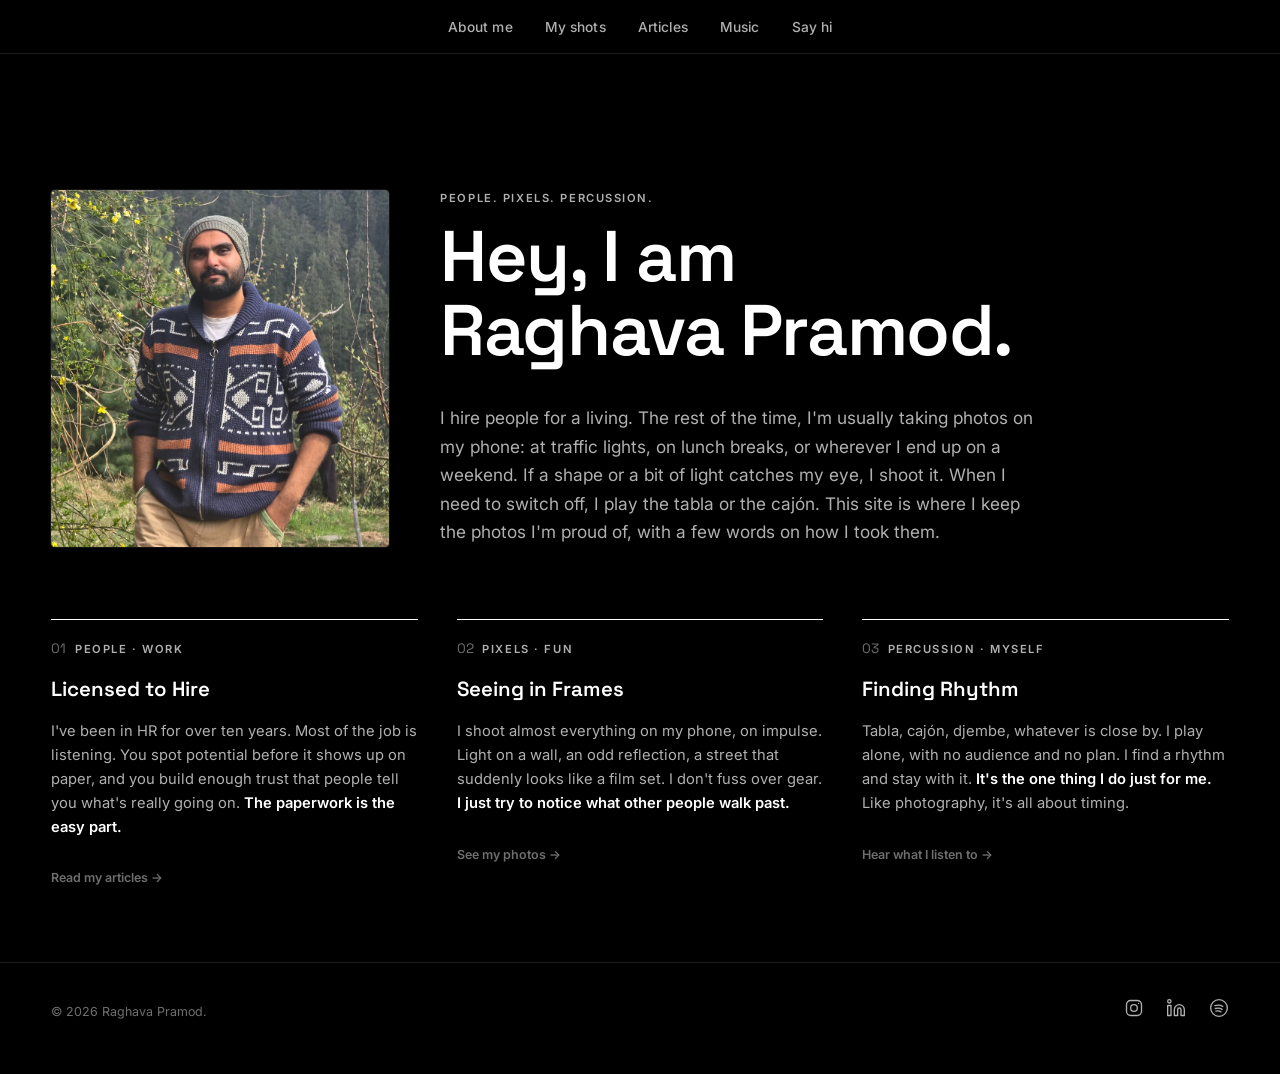
==== index.html @ 8a8a8f3e "Music: Namaste (DC) as the weekly pick, with album art, facts and review Co-Authored-By: Claude Opus" ====
<!DOCTYPE html>
<html lang="en">
<head>
<meta charset="UTF-8">
<meta name="viewport" content="width=device-width, initial-scale=1">
<title>Raghava Pramod</title>
<meta name="description" content="I hire people for a living, take photos on my phone, and play tabla to switch off. This is where I keep it all.">

<meta property="og:type" content="website">
<meta property="og:title" content="Raghava Pramod">
<meta property="og:description" content="I hire people for a living, take photos on my phone, and play tabla to switch off. This is where I keep it all.">
<meta property="og:image" content="og-image.svg">
<meta name="twitter:card" content="summary_large_image">
<meta name="twitter:title" content="Raghava Pramod">
<meta name="twitter:description" content="I hire people for a living, take photos on my phone, and play tabla to switch off.">

<link rel="preconnect" href="https://fonts.googleapis.com">
<link rel="preconnect" href="https://fonts.gstatic.com" crossorigin>
<link href="https://fonts.googleapis.com/css2?family=Space+Grotesk:wght@400;500;600;700&family=Inter:wght@400;500;600&display=swap" rel="stylesheet">

<link rel="stylesheet" href="styles.css?v=28">
</head>
<body class="loading-lock">

<div class="loader" id="loader" aria-hidden="true" data-phrase="Getting the mix right.">
  <p class="loader-line"><span class="loader-type" id="loader-type"></span><span class="loader-cursor">|</span></p>
</div>

<a class="skip-link" href="#main">Skip to content</a>

<header class="site-header">
  <div class="wrap">
    <nav class="main-nav" aria-label="Primary">
      <ul>
        <li><a href="#about">About me</a></li>
        <li><a href="shots.html">My shots</a></li>
        <li><a href="articles.html">Articles</a></li>
        <li><a href="music.html">Music</a></li>
        <li><a href="contact.html">Say hi</a></li>
      </ul>
    </nav>
  </div>
</header>

<main id="main">

  <section class="intro wrap" id="about" aria-labelledby="intro-heading">
    <div class="intro-grid">
      <div class="intro-photo">
        <img src="images/profile/hero.jpg" alt="Raghava Pramod">
      </div>

      <div class="intro-copy">
        <span class="eyebrow">People. Pixels. Percussion.</span>
        <h1 class="statement" id="intro-heading">Hey, I am Raghava&nbsp;Pramod.</h1>
        <p class="opening-support">I hire people for a living. The rest of the time, I'm usually taking photos on my phone: at traffic lights, on lunch breaks, or wherever I end up on a weekend. If a shape or a bit of light catches my eye, I shoot it. When I need to switch off, I play the tabla or the cajón. This site is where I keep the photos I'm proud of, with a few words on how I took them.</p>

      </div>
    </div>
    <div class="practice-stack">
      <a class="practice" href="articles.html">
        <div class="practice-label">
          <div class="practice-index">01</div>
          <span class="eyebrow">People · work</span>
        </div>
        <div class="practice-body">
          <h3 class="practice-title">Licensed to Hire</h3>
          <p class="practice-copy">I've been in HR for over ten years. Most of the job is listening. You spot potential before it shows up on paper, and you build enough trust that people tell you what's really going on. <strong>The paperwork is the easy part.</strong></p>
          <span class="practice-more">Read my articles →</span>
        </div>
      </a>

      <a class="practice" href="shots.html">
        <div class="practice-label">
          <div class="practice-index">02</div>
          <span class="eyebrow">Pixels · fun</span>
        </div>
        <div class="practice-body">
          <h3 class="practice-title">Seeing in Frames</h3>
          <p class="practice-copy">I shoot almost everything on my phone, on impulse. Light on a wall, an odd reflection, a street that suddenly looks like a film set. I don't fuss over gear. <strong>I just try to notice what other people walk past.</strong></p>
          <span class="practice-more">See my photos →</span>
        </div>
      </a>

      <a class="practice" href="music.html">
        <div class="practice-label">
          <div class="practice-index">03</div>
          <span class="eyebrow">Percussion · myself</span>
        </div>
        <div class="practice-body">
          <h3 class="practice-title">Finding Rhythm</h3>
          <p class="practice-copy">Tabla, cajón, djembe, whatever is close by. I play alone, with no audience and no plan. I find a rhythm and stay with it. <strong>It's the one thing I do just for me.</strong> Like photography, it's all about timing.</p>
          <span class="practice-more">Hear what I listen to →</span>
        </div>
      </a>
    </div>
  </section>


</main>

<footer class="site-footer">
  <div class="wrap">
    <p>&copy; <span id="year"></span> Raghava Pramod.</p>
    <ul class="footer-links">
      <li><a href="https://www.instagram.com/raghavapramod/" target="_blank" rel="noopener noreferrer" aria-label="Instagram, opens in a new tab"><svg class="ig-glyph" viewBox="0 0 24 24" fill="none" stroke="currentColor" stroke-width="1.6" stroke-linecap="round" stroke-linejoin="round" aria-hidden="true"><rect x="3" y="3" width="18" height="18" rx="5"></rect><circle cx="12" cy="12" r="4"></circle><line x1="17.5" y1="6.5" x2="17.5" y2="6.5"></line></svg></a></li>
      <li><a href="https://www.linkedin.com/in/raghava-pramod-16317697/" target="_blank" rel="noopener noreferrer" aria-label="LinkedIn, opens in a new tab"><svg class="ig-glyph" viewBox="0 0 24 24" fill="none" stroke="currentColor" stroke-width="1.6" stroke-linecap="round" stroke-linejoin="round" aria-hidden="true"><path d="M16 8a6 6 0 0 1 6 6v7h-4v-7a2 2 0 0 0-4 0v7h-4v-7a6 6 0 0 1 6-6z"></path><rect x="2" y="9" width="4" height="12"></rect><circle cx="4" cy="4" r="2"></circle></svg></a></li>
      <li><a href="https://open.spotify.com/user/36vazb5w8vdts3cxnagg9n65b" target="_blank" rel="noopener noreferrer" aria-label="Spotify, opens in a new tab"><svg class="ig-glyph" viewBox="0 0 24 24" fill="none" stroke="currentColor" stroke-width="1.6" stroke-linecap="round" stroke-linejoin="round" aria-hidden="true"><circle cx="12" cy="12" r="10"></circle><path d="M7 9.2c3.2-1 7-.7 9.6 1"></path><path d="M7.6 12.6c2.7-.8 5.9-.5 8.1 1"></path><path d="M8.3 15.8c2.1-.6 4.5-.4 6.2.9"></path></svg></a></li>
    </ul>
  </div>
</footer>

<script src="script.js?v=28"></script>
</body>
</html>
---- styles.css ----
/* ============================================================
   Raghava Pramod — personal site
   Black & white, modern grotesk. No editorial serif trappings.
   ============================================================ */

:root {
  --bg: #000000;
  --bg-1: #0d0d0d;
  --bg-2: #161616;
  --line: #2b2b2b;
  --line-soft: #1c1c1c;
  --fg: #ffffff;
  --fg-dim: #b0b0b0;
  --fg-faint: #6e6e6e;

  --display: "Space Grotesk", "Helvetica Neue", Arial, sans-serif;
  --body: "Inter", "Helvetica Neue", Arial, sans-serif;

  --ease: cubic-bezier(0.22, 0.61, 0.36, 1);
  --dur-fast: 220ms;
  --dur-med: 460ms;
  --dur-slow: 800ms;
}

@media (prefers-reduced-motion: reduce) {
  :root { --dur-fast: 1ms; --dur-med: 1ms; --dur-slow: 1ms; }
}

* { box-sizing: border-box; }
html { scroll-behavior: smooth; }
@media (prefers-reduced-motion: reduce) { html { scroll-behavior: auto; } }

html, body { max-width: 100%; overflow-x: clip; }

body {
  margin: 0;
  background: var(--bg);
  color: var(--fg);
  font-family: var(--body);
  font-size: 16px;
  line-height: 1.6;
  -webkit-font-smoothing: antialiased;
}

img { max-width: 100%; display: block; }
a { color: inherit; }

.visually-hidden {
  position: absolute; width: 1px; height: 1px;
  padding: 0; margin: -1px; overflow: hidden;
  clip: rect(0,0,0,0); white-space: nowrap; border: 0;
}

.skip-link {
  position: absolute; left: 1rem; top: -3rem;
  background: var(--fg); color: var(--bg);
  padding: 0.6rem 1rem; font-weight: 600; font-size: 0.85rem;
  z-index: 200; transition: top var(--dur-fast) var(--ease);
  text-decoration: none; border-radius: 2px;
}
.skip-link:focus { top: 1rem; }

:focus-visible { outline: 2px solid var(--fg); outline-offset: 3px; }

/* ---------- Loader ---------- */

body.loading-lock { overflow: hidden; }

.loader {
  position: fixed;
  inset: 0;
  z-index: 500;
  background: var(--bg);
  display: flex;
  align-items: center;
  justify-content: center;
  transition: opacity 650ms var(--ease), transform 650ms var(--ease);
}
.loader.is-done {
  opacity: 0;
  transform: translateY(-3%);
  pointer-events: none;
}

.loader-line {
  font-family: var(--display);
  font-weight: 500;
  font-size: clamp(1.1rem, 3vw, 1.6rem);
  color: var(--fg);
  letter-spacing: -0.01em;
  display: flex;
  align-items: center;
}

.loader-cursor {
  display: inline-block;
  margin-left: 2px;
  animation: loader-blink 900ms steps(1) infinite;
}
@keyframes loader-blink {
  0%, 49% { opacity: 1; }
  50%, 100% { opacity: 0; }
}

@media (prefers-reduced-motion: reduce) {
  .loader-cursor { animation: none; }
}

/* ---------- Layout shell ---------- */

.wrap {
  max-width: 1320px;
  margin: 0 auto;
  padding-left: clamp(1.25rem, 4vw, 3.5rem);
  padding-right: clamp(1.25rem, 4vw, 3.5rem);
}

.rule { border: none; border-top: 1px solid var(--line); margin: 0; }

.eyebrow {
  font-family: var(--body);
  text-transform: uppercase;
  letter-spacing: 0.14em;
  font-size: 0.7rem;
  font-weight: 600;
  color: var(--fg-dim);
}

/* ---------- Site header ---------- */

.site-header {
  position: sticky;
  top: 0;
  z-index: 100;
  background: rgba(0,0,0,0.82);
  backdrop-filter: blur(6px);
  -webkit-backdrop-filter: blur(6px);
  border-bottom: 1px solid var(--line-soft);
}

.site-header .wrap {
  display: flex;
  align-items: center;
  justify-content: center;
  padding-top: 0.85rem;
  padding-bottom: 0.85rem;
}

.main-nav ul {
  list-style: none; display: flex;
  gap: clamp(1rem, 2.5vw, 2.2rem);
  margin: 0; padding: 0;
  flex-wrap: wrap;
  justify-content: center;
}
.main-nav a {
  text-decoration: none; font-size: 0.86rem; font-weight: 500;
  letter-spacing: 0.01em; color: var(--fg-dim); position: relative;
  padding-bottom: 3px; transition: color var(--dur-fast) var(--ease);
}
.main-nav a:hover, .main-nav a:focus-visible { color: var(--fg); }
.main-nav a::after {
  content: ""; position: absolute; left: 0; right: 100%; bottom: 0;
  height: 1px; background: var(--fg); transition: right var(--dur-med) var(--ease);
}
.main-nav a:hover::after, .main-nav a:focus-visible::after { right: 0; }

/* shared Instagram glyph, sized to whatever text it sits beside */
.ig-glyph {
  width: 1.15em;
  height: 1.15em;
  flex-shrink: 0;
}

/* ---------- Intro (photo + about, split hero) ---------- */

.intro {
  padding-top: clamp(6rem, 11vw, 8.5rem);
  padding-bottom: clamp(3rem, 6vw, 4.5rem);
}

.intro-grid {
  display: grid;
  grid-template-columns: minmax(280px, 40%) minmax(0, 1fr);
  gap: clamp(2rem, 5vw, 4rem);
  align-items: start;
}

.intro-photo img {
  width: 100%;
  aspect-ratio: 3 / 4;
  object-fit: cover;
  border-radius: 4px;
  box-shadow: 0 0 0 1px rgba(255,255,255,0.08);
}

.intro-copy { min-width: 0; }

.statement {
  font-family: var(--display);
  font-weight: 600;
  font-size: clamp(2.4rem, 5.4vw, 4.2rem);
  line-height: 1.04;
  letter-spacing: -0.02em;
  margin: 0.7rem 0 1.2rem;
}

.opening-support {
  font-size: clamp(1rem, 1.3vw, 1.08rem);
  color: var(--fg-dim);
  max-width: 56ch;
  line-height: 1.65;
}
.opening-support strong { color: var(--fg); font-weight: 600; }
.opening-support + .opening-support { margin-top: 1.1rem; }

/* ---------- Practices (stacked, inside the intro's right column) ---------- */

.section-head {
  display: flex; align-items: baseline; gap: 1rem;
  margin-bottom: clamp(2rem, 4.5vw, 3rem); flex-wrap: wrap;
}
.section-head h2 {
  font-family: var(--display);
  font-weight: 600;
  font-size: clamp(1.6rem, 3.2vw, 2.3rem);
  margin: 0;
  letter-spacing: -0.01em;
}

.practice-stack {
  display: flex;
  flex-direction: column;
  gap: 1.5rem;
  margin-top: clamp(2rem, 4vw, 3rem);
  max-width: 56ch;
}

.practice-stack .practice {
  position: relative;
  min-width: 0;
  padding-top: 1.2rem;
  display: block;
  text-decoration: none;
  color: inherit;
  /* neutralise the generic .reveal fade — this section animates
     its own children (rule draw + staggered label/body) instead */
  opacity: 1;
  transform: none;
}

/* the sequential transition: a rule that draws left-to-right,
   one row after another, then its content rises into place */
.practice::before {
  content: "";
  position: absolute;
  top: 0; left: 0;
  width: 0%;
  height: 1px;
  background: var(--fg);
  transition: width 640ms var(--ease);
}
.practice.is-visible::before { width: 100%; }
.practice-stack .practice:nth-child(1)::before { transition-delay: 0ms; }
.practice-stack .practice:nth-child(2)::before { transition-delay: 180ms; }
.practice-stack .practice:nth-child(3)::before { transition-delay: 360ms; }

.practice-label {
  display: flex;
  align-items: baseline;
  gap: 0.55rem;
  margin-bottom: 0.8rem;
  opacity: 0;
  transform: translateY(10px);
  transition: opacity 520ms var(--ease), transform 520ms var(--ease);
}
.practice-body {
  opacity: 0;
  transform: translateY(10px);
  transition: opacity 520ms var(--ease), transform 520ms var(--ease);
}
.practice.is-visible .practice-label,
.practice.is-visible .practice-body { opacity: 1; transform: translateY(0); }

.practice-stack .practice:nth-child(1) .practice-label { transition-delay: 120ms; }
.practice-stack .practice:nth-child(1) .practice-body { transition-delay: 190ms; }
.practice-stack .practice:nth-child(2) .practice-label { transition-delay: 300ms; }
.practice-stack .practice:nth-child(2) .practice-body { transition-delay: 370ms; }
.practice-stack .practice:nth-child(3) .practice-label { transition-delay: 480ms; }
.practice-stack .practice:nth-child(3) .practice-body { transition-delay: 550ms; }

.practice-index {
  font-family: var(--display);
  font-size: 0.85rem;
  color: var(--fg-faint);
}

.practice-title {
  font-family: var(--display);
  font-weight: 600;
  font-size: clamp(1.1rem, 1.6vw, 1.3rem);
  margin: 0 0 0.5rem;
  color: var(--fg);
}

.practice-copy {
  color: var(--fg-dim);
  font-size: 0.92rem;
  line-height: 1.62;
}
.practice-copy strong { color: var(--fg); font-weight: 600; }

.practice-more {
  display: inline-block;
  margin-top: 0.9rem;
  font-size: 0.78rem;
  font-weight: 600;
  color: var(--fg-faint);
  transition: color var(--dur-fast) var(--ease);
}
.practice:hover .practice-more,
.practice:focus-visible .practice-more { color: var(--fg); }
.practice:hover .practice-title,
.practice:focus-visible .practice-title { text-decoration: underline; text-underline-offset: 4px; }

/* ---------- Lens dial (genre navigator) ---------- */

.lens-section {
  padding-top: clamp(2rem, 6vw, 4rem);
  padding-bottom: clamp(3rem, 7vw, 5rem);
  border-top: 1px solid var(--line-soft);
}

.stories-intro {
  color: var(--fg-dim);
  max-width: 58ch;
  font-size: clamp(0.97rem, 1.3vw, 1.05rem);
  margin-top: -1.4rem;
  margin-bottom: 0;
  line-height: 1.7;
}

.lens {
  position: relative;
  width: min(94vw, 660px);
  aspect-ratio: 1;
  margin: clamp(3rem, 7vw, 4.5rem) auto 2.5rem;
}

/* the real lens photo, centered */
.lens-photo {
  position: absolute; inset: 28%;
  border-radius: 50%;
  overflow: hidden;
  box-shadow: 0 0 0 1px rgba(255,255,255,0.1), 0 24px 60px rgba(0,0,0,0.55);
}
.lens-photo img { width: 100%; height: 100%; object-fit: cover; display: block; }

/* fixed index mark — the "you are here" pointer a real lens has */
.lens-index {
  position: absolute;
  top: 6%; left: 50%;
  transform: translateX(-50%);
  width: 0; height: 0;
  border-left: 4px solid transparent;
  border-right: 4px solid transparent;
  border-top: 6px solid var(--fg-dim);
}

/* the rotating focal-length scale ring, just outside the photo */
.lens-scale {
  position: absolute; inset: 0;
  transition: transform 640ms var(--ease);
}

.lens-mark {
  position: absolute;
  transform: translate(-50%, -50%);
  width: 30px; height: 30px;
  border: none; background: none; padding: 0; margin: 0;
  cursor: pointer;
  display: flex; align-items: center; justify-content: center;
  opacity: 0;
}
.lens.is-live .lens-mark { opacity: 1; transition: opacity 420ms var(--ease); }

.lens-mark-inner {
  display: block;
  font-family: var(--display);
  font-size: 0.72rem;
  font-weight: 600;
  color: var(--fg-dim);
  letter-spacing: 0.01em;
  transition: color var(--dur-fast) var(--ease), transform 640ms var(--ease);
}
.lens-mark:hover .lens-mark-inner,
.lens-mark.is-hover .lens-mark-inner { color: var(--fg); }
.lens-mark.is-active .lens-mark-inner {
  color: var(--fg);
  text-decoration: underline;
  text-underline-offset: 3px;
}

/* leader lines, military-callout style: anchor dot, diagonal, elbow, horizontal run.
   Hidden by default (drawn back into the ring) — a mark's hover/focus, or its own
   callout's hover/focus, extends the line out; moving away retracts it. */
.lens-lines {
  position: absolute; inset: 0;
  width: 100%; height: 100%;
  overflow: visible;
  pointer-events: none;
}
.lens-line {
  fill: none;
  stroke: var(--fg-faint);
  stroke-width: 0.4;
  vector-effect: non-scaling-stroke;
  transition: stroke-dashoffset 420ms var(--ease), stroke 220ms var(--ease);
}
.lens-dot {
  fill: var(--fg-dim);
  opacity: 0;
  transition: opacity 200ms var(--ease), fill 220ms var(--ease);
}
.lens-dot.is-open { opacity: 1; }

.lens-genres { position: absolute; inset: 0; }

.lens-genre {
  position: absolute;
  display: flex;
  flex-direction: column;
  gap: 0.15rem;
  max-width: 11rem;
  text-decoration: none;
  opacity: 0;
  transform-origin: center;
  pointer-events: none;
  transition: opacity 260ms var(--ease);
}
.lens-genre.is-open { opacity: 1; pointer-events: auto; }

.lens-genre--right { transform: translate(0, -50%); align-items: flex-start; text-align: left; }
.lens-genre--left { transform: translate(-100%, -50%); align-items: flex-end; text-align: right; }

.lens-genre-focal {
  font-family: var(--body);
  font-size: 0.64rem;
  letter-spacing: 0.12em;
  text-transform: uppercase;
  color: var(--fg-faint);
}
.lens-genre-label {
  font-family: var(--display);
  font-weight: 600;
  font-size: 0.92rem;
  color: var(--fg-dim);
  transition: color var(--dur-fast) var(--ease);
}
.lens-genre:hover .lens-genre-label,
.lens-genre.is-active .lens-genre-label { color: var(--fg); }

/* rotate affordance under the dial */
.lens-hint {
  display: flex; align-items: center; justify-content: center; gap: 0.5rem;
  color: var(--fg-faint);
  font-size: 0.8rem;
  margin-top: -1rem;
}
.lens-hint svg {
  width: 15px; height: 15px;
  animation: lens-hint-spin 3.2s linear infinite;
}
@keyframes lens-hint-spin { to { transform: rotate(360deg); } }

@media (prefers-reduced-motion: reduce) {
  .lens-scale, .lens-mark-inner, .lens-line, .lens-genre, .lens-mark, .lens-dot { transition: none; }
  .lens-hint svg { animation: none; }
}

@media (max-width: 640px) {
  .lens-genre { max-width: 6.4rem; }
  .lens-genre-label { font-size: 0.8rem; }
  .lens-mark-inner { font-size: 0.62rem; }
}

/* ---------- Shots page (carousels grouped/filtered by genre) ---------- */

.shots-hero { padding-top: clamp(6rem, 11vw, 8rem); padding-bottom: clamp(1rem, 3vw, 2rem); }

.shots-group-heading {
  font-family: var(--display);
  font-weight: 600;
  font-size: clamp(1.1rem, 2vw, 1.4rem);
  letter-spacing: -0.005em;
  margin: clamp(2.4rem, 5vw, 3.5rem) clamp(1.25rem, 4vw, 3.5rem) 0;
  padding-bottom: 0.9rem;
  color: var(--fg-dim);
}

.ig-link {
  display: inline-flex; align-items: center; gap: 0.4rem;
  font-size: 0.78rem; font-weight: 600; text-decoration: none;
  color: var(--fg); border-bottom: 1px solid var(--fg-faint);
  padding-bottom: 2px;
  transition: border-color var(--dur-fast) var(--ease);
}
.ig-link:hover, .ig-link:focus-visible { border-color: var(--fg); }

.story {
  display: grid;
  grid-template-columns: minmax(190px, 22%) minmax(0, 44%) minmax(220px, 1fr);
  gap: clamp(1.5rem, 3vw, 2.4rem);
  padding: clamp(2.4rem, 5vw, 4rem) clamp(1.25rem, 4vw, 3.5rem);
  border-top: 1px solid var(--line-soft);
  min-width: 0;
  max-width: 1320px;
  margin: 0 auto;
}

.story-info { position: sticky; top: 5.2rem; align-self: start; min-width: 0; }
.story-info .eyebrow { display: block; margin-bottom: 0.9rem; }

.story-title {
  font-family: var(--display);
  font-weight: 600;
  font-size: clamp(1.25rem, 2vw, 1.6rem);
  line-height: 1.16;
  margin: 0 0 0.9rem;
  color: var(--fg);
}

.story-note { color: var(--fg-dim); font-size: 0.9rem; line-height: 1.6; max-width: 34ch; margin: 0 0 1.2rem; }

/* Carousel */

.rail-wrap { position: relative; min-width: 0; }

.rail {
  display: flex;
  gap: clamp(0.6rem, 1.4vw, 1rem);
  overflow-x: auto;
  scroll-snap-type: x proximity;
  padding-bottom: 0.4rem;
  padding-top: 0.6rem;
  -webkit-overflow-scrolling: touch;
  scrollbar-width: thin;
  scrollbar-color: var(--line) transparent;
}
.rail::-webkit-scrollbar { height: 6px; }
.rail::-webkit-scrollbar-thumb { background: var(--line); border-radius: 3px; }
.rail::-webkit-scrollbar-track { background: transparent; }

.rail-card {
  flex: 0 0 auto;
  width: 62%;
  max-width: 380px;
  aspect-ratio: 3 / 4;
  scroll-snap-align: start;
  border: none;
  padding: 0;
  background: var(--bg-1);
  cursor: zoom-in;
  overflow: hidden;
  border-radius: 4px;
  position: relative;
  opacity: 0.45;
  transform: scale(0.94);
  transition: opacity var(--dur-med) var(--ease), transform var(--dur-med) var(--ease);
}
.rail-card.is-active { opacity: 1; transform: scale(1); }

.rail-card img {
  width: 100%; height: 100%;
  object-fit: cover;
  transition: transform var(--dur-slow) var(--ease);
  display: block;
}
.rail-card:hover img, .rail-card:focus-visible img { transform: scale(1.035); }

.rail-card::after {
  content: "";
  position: absolute; inset: 0;
  box-shadow: inset 0 0 0 1px rgba(255,255,255,0.08);
  pointer-events: none;
}

.rail-controls { display: flex; gap: 0.6rem; margin-top: 1rem; }

.rail-btn {
  width: 38px; height: 38px; border-radius: 50%;
  border: 1px solid var(--line); background: transparent; color: var(--fg);
  display: flex; align-items: center; justify-content: center; cursor: pointer;
  transition: border-color var(--dur-fast) var(--ease), transform 120ms var(--ease), background var(--dur-fast) var(--ease);
}
.rail-btn:hover { border-color: var(--fg); background: var(--bg-2); }
.rail-btn:active { transform: scale(0.92); }
.rail-btn svg { width: 16px; height: 16px; }
.rail-btn:disabled { opacity: 0.3; cursor: default; }
.rail-btn:disabled:hover { border-color: var(--line); background: transparent; }

/* Behind-the-shot column */

.story-behind { min-width: 0; }
.story-behind .eyebrow { display: block; margin-bottom: 0.9rem; }
.shot-perspective { color: var(--fg-dim); font-size: 0.92rem; line-height: 1.68; max-width: 46ch; }

/* ---------- Generic page hero (articles / music) ---------- */

.page-hero { padding-top: clamp(6rem, 11vw, 8rem); padding-bottom: clamp(1rem, 3vw, 2rem); }

.empty-note { color: var(--fg-faint); font-size: 0.92rem; padding: clamp(1.5rem, 4vw, 2.5rem) 0; }

/* ---------- Articles ---------- */

.articles { padding-top: clamp(1rem, 3vw, 2rem); padding-bottom: clamp(3rem, 7vw, 5rem); }

.articles-list {
  display: grid;
  grid-template-columns: repeat(auto-fill, minmax(280px, 1fr));
  gap: clamp(1.5rem, 3vw, 2rem);
}

.article-card {
  display: block;
  text-decoration: none;
  padding: clamp(1.4rem, 3vw, 1.8rem);
  border: 1px solid var(--line-soft);
  border-radius: 4px;
  transition: border-color var(--dur-fast) var(--ease), transform var(--dur-fast) var(--ease);
}
.article-card:hover, .article-card:focus-visible {
  border-color: var(--line);
  transform: translateY(-2px);
}
.article-card .eyebrow { display: block; margin-bottom: 0.8rem; }

.article-title {
  font-family: var(--display);
  font-weight: 600;
  font-size: clamp(1.05rem, 1.8vw, 1.25rem);
  line-height: 1.25;
  margin: 0 0 0.7rem;
  color: var(--fg);
}

.article-blurb { color: var(--fg-dim); font-size: 0.88rem; line-height: 1.6; margin: 0 0 1.1rem; }
.article-link { margin-top: 0; }

/* ---------- Music ---------- */

.playlists { padding-top: clamp(1rem, 3vw, 2rem); padding-bottom: clamp(2rem, 5vw, 3.5rem); }

.playlist-grid {
  display: grid;
  grid-template-columns: repeat(auto-fill, minmax(280px, 1fr));
  gap: clamp(1.5rem, 3vw, 2rem);
}

.playlist-card iframe { border-radius: 8px; display: block; }

.playlist-title {
  font-family: var(--display);
  font-weight: 600;
  font-size: 0.95rem;
  margin: 0 0 0.7rem;
  color: var(--fg);
}

.song-log { padding-top: clamp(2rem, 5vw, 3rem); padding-bottom: clamp(3rem, 7vw, 5rem); border-top: 1px solid var(--line-soft); }

.song-entry {
  padding: clamp(1.6rem, 3.5vw, 2.2rem) 0;
  border-top: 1px solid var(--line-soft);
}
.song-log-list .song-entry:last-child,
#song-log-list .song-entry:last-child { border-bottom: 1px solid var(--line-soft); }
.song-entry .eyebrow { display: block; margin-bottom: 0.7rem; }

/* album art on the left, text column stretched to the same height */
.song-entry.has-art {
  display: grid;
  grid-template-columns: minmax(0, 41%) minmax(0, 1fr);
  gap: clamp(1.75rem, 4vw, 3.5rem);
  align-items: stretch;
}
.song-art {
  display: block;
  border-radius: 4px;
  overflow: hidden;
  box-shadow: 0 0 0 1px rgba(255,255,255,0.08);
}
.song-art img {
  width: 100%;
  height: 100%;
  object-fit: cover;
  transition: transform var(--dur-slow) var(--ease);
}
.song-art:hover img { transform: scale(1.03); }
.song-body { display: flex; flex-direction: column; min-width: 0; }

.song-title {
  font-family: var(--display);
  font-weight: 600;
  font-size: clamp(1.05rem, 1.8vw, 1.3rem);
  margin: 0 0 0.7rem;
  color: var(--fg);
}
.has-art .song-title { font-size: clamp(1.5rem, 2.6vw, 2.2rem); line-height: 1.12; margin-bottom: 0.9rem; }
.song-artist { color: var(--fg-dim); font-weight: 500; }
.has-art .song-artist { font-size: 0.6em; margin-left: 0.2em; white-space: nowrap; }

.song-note { color: var(--fg-dim); font-size: 0.92rem; line-height: 1.65; max-width: 52ch; margin: 0 0 0.9rem; }
.has-art .song-note { max-width: 62ch; margin-bottom: 1.4rem; }

.song-facts {
  display: grid;
  grid-template-columns: repeat(3, minmax(0, 1fr));
  margin: 0 0 1.2rem;
  border-top: 1px solid var(--line-soft);
}
.song-facts > div { padding: 0.75rem 1rem 0.75rem 0; border-bottom: 1px solid var(--line-soft); min-width: 0; }
.song-facts > div.is-wide { grid-column: span 2; }
.song-facts dt {
  text-transform: uppercase;
  letter-spacing: 0.14em;
  font-size: 0.62rem;
  font-weight: 600;
  color: var(--fg-faint);
}
.song-facts dd {
  margin: 0.3rem 0 0;
  font-family: var(--display);
  font-size: 0.98rem;
  font-weight: 500;
  line-height: 1.3;
  color: var(--fg);
}

.song-trivia { color: var(--fg-dim); font-size: 0.86rem; line-height: 1.6; max-width: 62ch; margin: 0 0 1.4rem; }
.song-trivia strong { color: var(--fg); font-weight: 600; }
.song-body .song-link { margin-top: auto; align-self: flex-start; }

/* below laptop width the text outgrows a side-by-side cover, so stack them */
@media (max-width: 1100px) {
  .song-entry.has-art { grid-template-columns: 1fr; }
  .song-art { max-width: 360px; aspect-ratio: 1; }
}
@media (max-width: 560px) {
  .song-facts { grid-template-columns: repeat(2, minmax(0, 1fr)); }
}

/* ---------- Closing ---------- */

.closing { padding-top: clamp(4rem, 9vw, 7rem); padding-bottom: clamp(4rem, 9vw, 6rem); border-top: 1px solid var(--line-soft); text-align: left; }

.closing-lines {
  font-family: var(--display);
  font-weight: 600;
  font-size: clamp(1.7rem, 4vw, 2.8rem);
  line-height: 1.24;
  max-width: 20ch;
  margin: 0 0 clamp(2rem, 5vw, 3rem);
  color: var(--fg);
}
.closing-lines .line { display: block; }
.closing-lines .line:nth-child(2) { color: var(--fg-dim); }

.closing-cta {
  display: inline-flex; align-items: center; gap: 0.5rem;
  text-decoration: none; font-weight: 600; font-size: 0.95rem;
  color: var(--bg); background: var(--fg);
  padding: 0.85rem 1.6rem; border-radius: 999px;
  transition: background var(--dur-fast) var(--ease), transform var(--dur-fast) var(--ease);
}
.closing-cta:hover, .closing-cta:focus-visible { background: var(--fg-dim); transform: translateY(-2px); }

/* ---------- Say hi page ---------- */

.sayhi {
  padding-top: clamp(6rem, 11vw, 8.5rem);
  padding-bottom: clamp(4rem, 8vw, 6rem);
}

.sayhi-grid {
  display: grid;
  grid-template-columns: minmax(260px, 38%) minmax(0, 1fr);
  gap: clamp(2rem, 5vw, 4rem);
  align-items: start;
}

.sayhi-photo img {
  width: 100%;
  aspect-ratio: 3 / 4;
  object-fit: cover;
  border-radius: 4px;
  box-shadow: 0 0 0 1px rgba(255,255,255,0.08);
}

.sayhi-copy { min-width: 0; }

.sayhi-links {
  list-style: none;
  margin: clamp(2rem, 4vw, 2.8rem) 0 0;
  padding: 0;
  display: flex;
  flex-direction: column;
  max-width: 34rem;
}

.sayhi-links li { border-top: 1px solid var(--line-soft); }
.sayhi-links li:last-child { border-bottom: 1px solid var(--line-soft); }

.sayhi-links a {
  display: flex;
  align-items: center;
  gap: 1rem;
  padding: 1.1rem 0.2rem;
  text-decoration: none;
  color: var(--fg-dim);
  transition: color var(--dur-fast) var(--ease), padding-left var(--dur-fast) var(--ease);
}
.sayhi-links a:hover, .sayhi-links a:focus-visible { color: var(--fg); padding-left: 0.6rem; }

.sayhi-icon { display: inline-flex; flex-shrink: 0; }
.sayhi-icon .ig-glyph { width: 22px; height: 22px; }

.sayhi-link-text { display: flex; flex-direction: column; gap: 0.15rem; min-width: 0; }

.sayhi-platform {
  font-family: var(--display);
  font-weight: 600;
  font-size: 1rem;
  color: var(--fg);
}
.sayhi-handle { font-size: 0.82rem; color: var(--fg-faint); }

.sayhi-arrow {
  margin-left: auto;
  font-size: 1rem;
  opacity: 0;
  transition: opacity var(--dur-fast) var(--ease);
}
.sayhi-links a:hover .sayhi-arrow, .sayhi-links a:focus-visible .sayhi-arrow { opacity: 1; }

@media (prefers-reduced-motion: reduce) {
  .sayhi-links a, .sayhi-arrow, .footer-links a { transition: none; }
}

@media (max-width: 900px) {
  .sayhi-grid { grid-template-columns: 1fr; }
  .sayhi-photo { max-width: 320px; }
}

/* ---------- Footer ---------- */

.site-footer { border-top: 1px solid var(--line-soft); padding: 2.2rem 0 3rem; }
.site-footer .wrap { display: flex; justify-content: space-between; align-items: center; gap: 1rem; flex-wrap: wrap; }
.site-footer p { margin: 0; color: var(--fg-faint); font-size: 0.78rem; }
.footer-links { display: flex; gap: 1.4rem; list-style: none; margin: 0; padding: 0; align-items: center; }
.footer-links a {
  display: inline-flex;
  color: var(--fg-dim);
  text-decoration: none;
  transition: color var(--dur-fast) var(--ease), transform var(--dur-fast) var(--ease);
}
.footer-links a:hover, .footer-links a:focus-visible { color: var(--fg); transform: translateY(-2px); }
.footer-links .ig-glyph { width: 20px; height: 20px; }

/* ---------- Lightbox ---------- */

.lightbox {
  position: fixed; inset: 0; z-index: 300;
  background: rgba(0,0,0,0.97);
  display: flex; align-items: center; justify-content: center;
  opacity: 0; visibility: hidden;
  transition: opacity var(--dur-med) var(--ease);
}
.lightbox.is-open { opacity: 1; visibility: visible; }

.lightbox-figure { max-width: min(92vw, 1400px); max-height: 88vh; display: flex; flex-direction: column; align-items: center; gap: 0.9rem; }

.lightbox img {
  max-width: 92vw; max-height: 80vh; width: auto; height: auto;
  object-fit: contain;
  box-shadow: 0 30px 80px rgba(0,0,0,0.6);
  transform: scale(0.98);
  transition: transform var(--dur-med) var(--ease);
}
.lightbox.is-open img { transform: scale(1); }

.lightbox-caption { font-family: var(--body); font-size: 0.88rem; color: var(--fg-dim); text-align: center; max-width: 60ch; }

.lightbox-close {
  position: absolute; top: 1.4rem; right: 1.6rem;
  width: 44px; height: 44px; border-radius: 50%;
  border: 1px solid var(--line); background: rgba(0,0,0,0.7); color: var(--fg);
  display: flex; align-items: center; justify-content: center; cursor: pointer;
  transition: border-color var(--dur-fast) var(--ease), transform 120ms var(--ease);
}
.lightbox-close:hover { border-color: var(--fg); }
.lightbox-close:active { transform: scale(0.92); }
.lightbox-close svg { width: 18px; height: 18px; }

.lightbox-nav {
  position: absolute; top: 50%; transform: translateY(-50%);
  width: 46px; height: 46px; border-radius: 50%;
  border: 1px solid var(--line); background: rgba(0,0,0,0.7); color: var(--fg);
  display: flex; align-items: center; justify-content: center; cursor: pointer;
  transition: border-color var(--dur-fast) var(--ease), transform 120ms var(--ease);
}
.lightbox-nav:hover { border-color: var(--fg); }
.lightbox-nav:active { transform: translateY(-50%) scale(0.92); }
.lightbox-nav.prev { left: 1.2rem; }
.lightbox-nav.next { right: 1.2rem; }
.lightbox-nav svg { width: 18px; height: 18px; }

@media (max-width: 640px) { .lightbox-nav { display: none; } }

/* ---------- Scroll reveal ---------- */

.reveal { opacity: 0; transform: translateY(16px); transition: opacity var(--dur-slow) var(--ease), transform var(--dur-slow) var(--ease); }
.reveal.is-visible { opacity: 1; transform: translateY(0); }

/* ---------- Responsive ---------- */

@media (max-width: 900px) {
  .intro-grid { grid-template-columns: 1fr; }
  .intro-photo { max-width: 320px; }
  .story { grid-template-columns: 1fr; }
  .story-info { position: static; }
}

@media (max-width: 520px) {
  .main-nav ul { gap: 0.9rem 1.1rem; }
  .main-nav a { font-size: 0.8rem; }
}

@media (max-width: 560px) {
  .statement { max-width: 100%; }
}

/* ---------- Lens: centre tag, callout description ---------- */

.lens-tag {
  position: absolute; left: 50%; top: 50%;
  transform: translate(-50%, -50%);
  white-space: nowrap;
  background: rgba(0,0,0,0.72);
  border: 1px solid rgba(255,255,255,0.22);
  color: var(--fg);
  font-family: var(--display);
  font-weight: 600;
  font-size: 0.78rem;
  letter-spacing: 0.06em;
  text-transform: uppercase;
  padding: 0.55rem 1rem;
  border-radius: 999px;
  pointer-events: none;
}

.lens-genre { max-width: 14rem; }
.lens-genre-desc {
  font-family: var(--body);
  font-size: 0.78rem;
  line-height: 1.45;
  color: var(--fg-dim);
  margin-top: 0.15rem;
}
@media (max-width: 640px) {
  .lens-genre { max-width: 7.5rem; }
  .lens-genre-desc { display: none; }
  .lens-tag { font-size: 0.62rem; padding: 0.4rem 0.7rem; }
}

/* ---------- Shots: one genre section open at a time ---------- */

.shots-empty {
  color: var(--fg-faint);
  font-size: 0.92rem;
  text-align: center;
  padding-top: 2.5rem;
  padding-bottom: 1.5rem;
  border-top: 1px solid var(--line-soft);
}

.genre-section[hidden] { display: none; }
.genre-head {
  display: flex; flex-wrap: wrap; align-items: baseline; gap: 0.4rem 0.9rem;
  max-width: 1320px; margin: 0 auto;
  padding: 0 clamp(1.25rem, 4vw, 3.5rem);
}
.genre-head .shots-group-heading { margin: clamp(1.5rem, 4vw, 2.5rem) 0 0; padding-bottom: 0.9rem; color: var(--fg); }
.genre-focal { font-size: 0.7rem; letter-spacing: 0.12em; text-transform: uppercase; color: var(--fg-faint); }
.genre-desc { flex-basis: 100%; margin: -0.4rem 0 0.9rem; color: var(--fg-dim); font-size: 0.92rem; }

.genre-section.is-dropping { animation: genre-drop 700ms var(--ease) both; }
@keyframes genre-drop {
  from { opacity: 0; transform: translateY(-28px); clip-path: inset(0 0 100% 0); }
  to { opacity: 1; transform: translateY(0); clip-path: inset(0 0 0 0); }
}
@media (prefers-reduced-motion: reduce) {
  .genre-section.is-dropping { animation: none; }
}

/* ---------- Lens: titles sit beside their focal length (greyed) until hovered ---------- */

.lens-mark { overflow: visible; }
.lens-mark-inner { position: relative; color: #7a7a7a; }
.lens-mark:hover .lens-mark-inner, .lens-mark.is-open .lens-mark-inner, .lens-mark.is-active .lens-mark-inner { color: var(--fg); }
.lens-mark-title {
  position: absolute;
  white-space: nowrap;
  font-family: var(--display);
  font-size: 0.8rem;
  font-weight: 600;
  color: #7a7a7a;
  pointer-events: none;
  transition: opacity 200ms var(--ease);
}
.lens-mark-title--right { left: calc(100% + 0.9rem); top: 50%; transform: translateY(-50%); }
.lens-mark-title--left { right: calc(100% + 0.9rem); top: 50%; transform: translateY(-50%); }
.lens-mark-title--above { bottom: calc(100% + 0.7rem); left: 50%; transform: translateX(-50%); }
.lens-mark-title--below { top: calc(100% + 0.7rem); left: 50%; transform: translateX(-50%); }
.lens-mark.is-open .lens-mark-title { opacity: 0; }
.lens-mark.is-active .lens-mark-title { color: var(--fg); }

/* the callout (title + one-liner) pops out at the end of the dotted line */
.lens-genre { opacity: 0; pointer-events: none; transition: opacity 260ms var(--ease) 0ms; }
.lens-genre.is-open { opacity: 1; pointer-events: auto; transition-delay: 240ms; }
.lens-genre .lens-genre-label { color: var(--fg); }
.lens-genre-desc { color: var(--fg-dim); }

/* dotted leader line: dots light up one after another */
.lens-dotline circle { fill: var(--fg-dim); opacity: 0; transition: opacity 120ms ease-out; }
.lens-dotline.is-open circle { opacity: 1; }
.lens-dotline:not(.is-open) circle { transition-delay: 0ms !important; }

@media (prefers-reduced-motion: reduce) {
  .lens-dotline circle, .lens-genre, .lens-mark-title { transition: none !important; }
}
@media (max-width: 640px) {
  .lens-mark-title { font-size: 0.66rem; }
}

/* the callout layer sits over the ring: let pointer events reach the focal lengths */
.lens-genres { pointer-events: none; }
.lens-genre { width: 13rem; max-width: none; }
.lens-genre--right { transform: translate(0.4rem, -0.8rem); }
.lens-genre--left { transform: translate(calc(-100% - 0.4rem), -0.8rem); }
@media (max-width: 640px) {
  .lens-genre { width: 7.5rem; }
}

/* closing: a second, outlined action beside the Instagram pill */
.closing-actions { display: flex; flex-wrap: wrap; gap: 0.9rem; align-items: center; }
.closing-cta--ghost { background: transparent; color: var(--fg); box-shadow: inset 0 0 0 1px var(--line); }
.closing-cta--ghost:hover, .closing-cta--ghost:focus-visible { background: transparent; box-shadow: inset 0 0 0 1px var(--fg); }

/* ---------- Intro: 30/70 split, photo matches the text block's height ---------- */
.intro-grid {
  grid-template-columns: minmax(0, 3fr) minmax(0, 7fr);
  align-items: stretch;
  gap: clamp(2rem, 4vw, 3.5rem);
}
.intro-photo { position: relative; min-height: 320px; border-radius: 4px; overflow: hidden; box-shadow: 0 0 0 1px rgba(255,255,255,0.08); }
.intro-photo img { position: absolute; inset: 0; width: 100%; height: 100%; aspect-ratio: auto; object-fit: cover; object-position: center 30%; box-shadow: none; border-radius: 0; }
.intro-copy { display: flex; flex-direction: column; justify-content: center; }
.intro-copy .statement { font-size: clamp(2.4rem, 5.6vw, 4.9rem); }
.intro-copy .opening-support { font-size: clamp(1rem, 1.35vw, 1.16rem); max-width: 54ch; margin-bottom: 0; }

/* the three practices sit side by side under the intro; they draw in (and back out) as you scroll */
.intro > .practice-stack {
  display: grid;
  grid-template-columns: repeat(3, minmax(0, 1fr));
  gap: clamp(1.5rem, 3vw, 2.5rem);
  max-width: none;
  margin-top: clamp(3rem, 6vw, 4.5rem);
}
.practice-stack .practice { transition: transform var(--dur-fast) var(--ease); }
.practice-stack .practice:hover { transform: translateY(-3px); }

@media (max-width: 900px) {
  .intro-grid { grid-template-columns: 1fr; }
  .intro-photo { max-width: 320px; aspect-ratio: 3 / 4; min-height: 0; }
  .intro > .practice-stack { grid-template-columns: 1fr; }
}
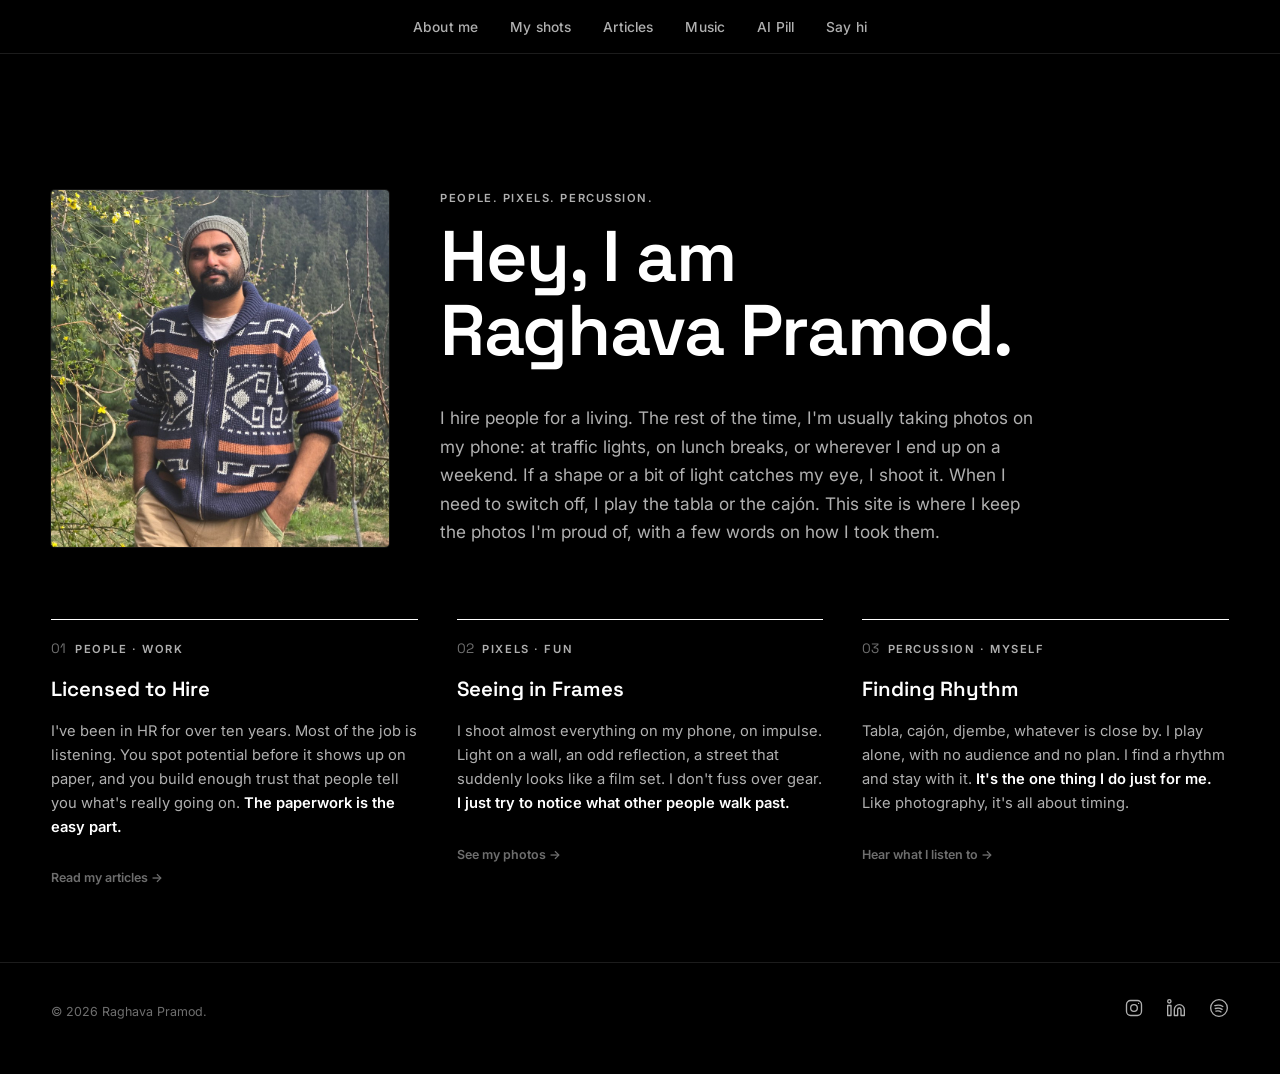
==== commit fe7882f2: "AI Pill: new section with Shutter Quest: Afterlight, the HR Operations Dashboard and this site Scree" ====
--- a/index.html
+++ b/index.html
@@ -18,7 +18,7 @@
 <link rel="preconnect" href="https://fonts.gstatic.com" crossorigin>
 <link href="https://fonts.googleapis.com/css2?family=Space+Grotesk:wght@400;500;600;700&family=Inter:wght@400;500;600&display=swap" rel="stylesheet">
 
-<link rel="stylesheet" href="styles.css?v=28">
+<link rel="stylesheet" href="styles.css?v=31">
 </head>
 <body class="loading-lock">
 
@@ -36,6 +36,7 @@
         <li><a href="shots.html">My shots</a></li>
         <li><a href="articles.html">Articles</a></li>
         <li><a href="music.html">Music</a></li>
+        <li><a href="ai-pill.html">AI Pill</a></li>
         <li><a href="contact.html">Say hi</a></li>
       </ul>
     </nav>
@@ -110,6 +111,6 @@
   </div>
 </footer>
 
-<script src="script.js?v=28"></script>
+<script src="script.js?v=31"></script>
 </body>
 </html>
--- a/styles.css
+++ b/styles.css
@@ -599,6 +599,14 @@
 .rail-btn:disabled { opacity: 0.3; cursor: default; }
 .rail-btn:disabled:hover { border-color: var(--line); background: transparent; }
 
+/* AI Pill: landscape screenshots get a wider carousel column */
+.story--wide { grid-template-columns: minmax(190px, 20%) minmax(0, 52%) minmax(220px, 1fr); }
+.story--wide .rail-card { width: 92%; max-width: 720px; aspect-ratio: 16 / 9; }
+.story--wide .rail-card img { object-position: center top; }
+.story-status { color: var(--fg-faint); font-size: 0.8rem; line-height: 1.5; max-width: 34ch; margin: 1.1rem 0 0; }
+.projects-list { padding-top: clamp(1rem, 3vw, 2rem); }
+.projects-list .story:last-child { padding-bottom: clamp(3rem, 7vw, 5rem); }
+
 /* Behind-the-shot column */
 
 .story-behind { min-width: 0; }
@@ -677,14 +685,19 @@
 #song-log-list .song-entry:last-child { border-bottom: 1px solid var(--line-soft); }
 .song-entry .eyebrow { display: block; margin-bottom: 0.7rem; }
 
-/* album art on the left, text column stretched to the same height */
+/* Weekly picks: album art on the left, text on the right at the same height.
+   Laptop and up: the art spans the heading and body rows and stretches to match.
+   Narrower: a smaller square cover sits beside the heading, the body runs below. */
 .song-entry.has-art {
   display: grid;
-  grid-template-columns: minmax(0, 41%) minmax(0, 1fr);
-  gap: clamp(1.75rem, 4vw, 3.5rem);
+  grid-template-columns: clamp(260px, 30%, 380px) minmax(0, 1fr);
+  grid-template-rows: auto 1fr;
+  grid-template-areas: "art head" "art body";
+  column-gap: clamp(1.75rem, 4vw, 3.5rem);
   align-items: stretch;
 }
 .song-art {
+  grid-area: art;
   display: block;
   border-radius: 4px;
   overflow: hidden;
@@ -697,7 +710,8 @@
   transition: transform var(--dur-slow) var(--ease);
 }
 .song-art:hover img { transform: scale(1.03); }
-.song-body { display: flex; flex-direction: column; min-width: 0; }
+.song-head { grid-area: head; min-width: 0; }
+.song-body { grid-area: body; display: flex; flex-direction: column; min-width: 0; }
 
 .song-title {
   font-family: var(--display);
@@ -706,20 +720,21 @@
   margin: 0 0 0.7rem;
   color: var(--fg);
 }
-.has-art .song-title { font-size: clamp(1.5rem, 2.6vw, 2.2rem); line-height: 1.12; margin-bottom: 0.9rem; }
+.has-art .song-title { font-size: clamp(1.35rem, 2.2vw, 1.9rem); line-height: 1.12; margin-bottom: 0.9rem; }
 .song-artist { color: var(--fg-dim); font-weight: 500; }
-.has-art .song-artist { font-size: 0.6em; margin-left: 0.2em; white-space: nowrap; }
+.has-art .song-artist { font-size: 0.62em; margin-left: 0.2em; white-space: nowrap; }
 
 .song-note { color: var(--fg-dim); font-size: 0.92rem; line-height: 1.65; max-width: 52ch; margin: 0 0 0.9rem; }
-.has-art .song-note { max-width: 62ch; margin-bottom: 1.4rem; }
-
+.has-art .song-note { max-width: 80ch; margin-bottom: 1.2rem; }
+
+/* one row of facts on wide screens; a "wide" fact takes two slots */
 .song-facts {
   display: grid;
-  grid-template-columns: repeat(3, minmax(0, 1fr));
-  margin: 0 0 1.2rem;
+  grid-template-columns: repeat(6, minmax(0, 1fr));
+  margin: 0 0 1.1rem;
   border-top: 1px solid var(--line-soft);
 }
-.song-facts > div { padding: 0.75rem 1rem 0.75rem 0; border-bottom: 1px solid var(--line-soft); min-width: 0; }
+.song-facts > div { padding: 0.7rem 1rem 0.7rem 0; border-bottom: 1px solid var(--line-soft); min-width: 0; }
 .song-facts > div.is-wide { grid-column: span 2; }
 .song-facts dt {
   text-transform: uppercase;
@@ -731,22 +746,31 @@
 .song-facts dd {
   margin: 0.3rem 0 0;
   font-family: var(--display);
-  font-size: 0.98rem;
+  font-size: 0.95rem;
   font-weight: 500;
   line-height: 1.3;
   color: var(--fg);
 }
 
-.song-trivia { color: var(--fg-dim); font-size: 0.86rem; line-height: 1.6; max-width: 62ch; margin: 0 0 1.4rem; }
+.song-trivia { color: var(--fg-dim); font-size: 0.86rem; line-height: 1.6; max-width: 80ch; margin: 0 0 1.2rem; }
 .song-trivia strong { color: var(--fg); font-weight: 600; }
 .song-body .song-link { margin-top: auto; align-self: flex-start; }
 
-/* below laptop width the text outgrows a side-by-side cover, so stack them */
-@media (max-width: 1100px) {
-  .song-entry.has-art { grid-template-columns: 1fr; }
-  .song-art { max-width: 360px; aspect-ratio: 1; }
+@media (max-width: 1099px) {
+  .song-entry.has-art {
+    grid-template-columns: clamp(96px, 22vw, 190px) minmax(0, 1fr);
+    grid-template-rows: auto auto;
+    grid-template-areas: "art head" "body body";
+    row-gap: 1.4rem;
+  }
+  .song-art { align-self: start; aspect-ratio: 1; }
+  .song-head { align-self: center; }
+  .song-facts { grid-template-columns: repeat(3, minmax(0, 1fr)); }
 }
 @media (max-width: 560px) {
+  .has-art .song-head .eyebrow { font-size: 0.62rem; margin-bottom: 0.45rem; }
+  .has-art .song-title { font-size: 1.25rem; margin-bottom: 0; }
+  .has-art .song-artist { display: block; margin: 0.25rem 0 0; font-size: 0.72em; white-space: normal; }
   .song-facts { grid-template-columns: repeat(2, minmax(0, 1fr)); }
 }
 
@@ -932,8 +956,13 @@
 }
 
 @media (max-width: 520px) {
-  .main-nav ul { gap: 0.9rem 1.1rem; }
-  .main-nav a { font-size: 0.8rem; }
+  .main-nav ul { gap: 0.6rem 0.8rem; }
+  .main-nav a { font-size: 0.78rem; }
+}
+@media (max-width: 380px) {
+  .site-header .wrap { padding-left: 1rem; padding-right: 1rem; }
+  .main-nav ul { gap: 0.5rem 0.7rem; }
+  .main-nav a { font-size: 0.74rem; }
 }
 
 @media (max-width: 560px) {
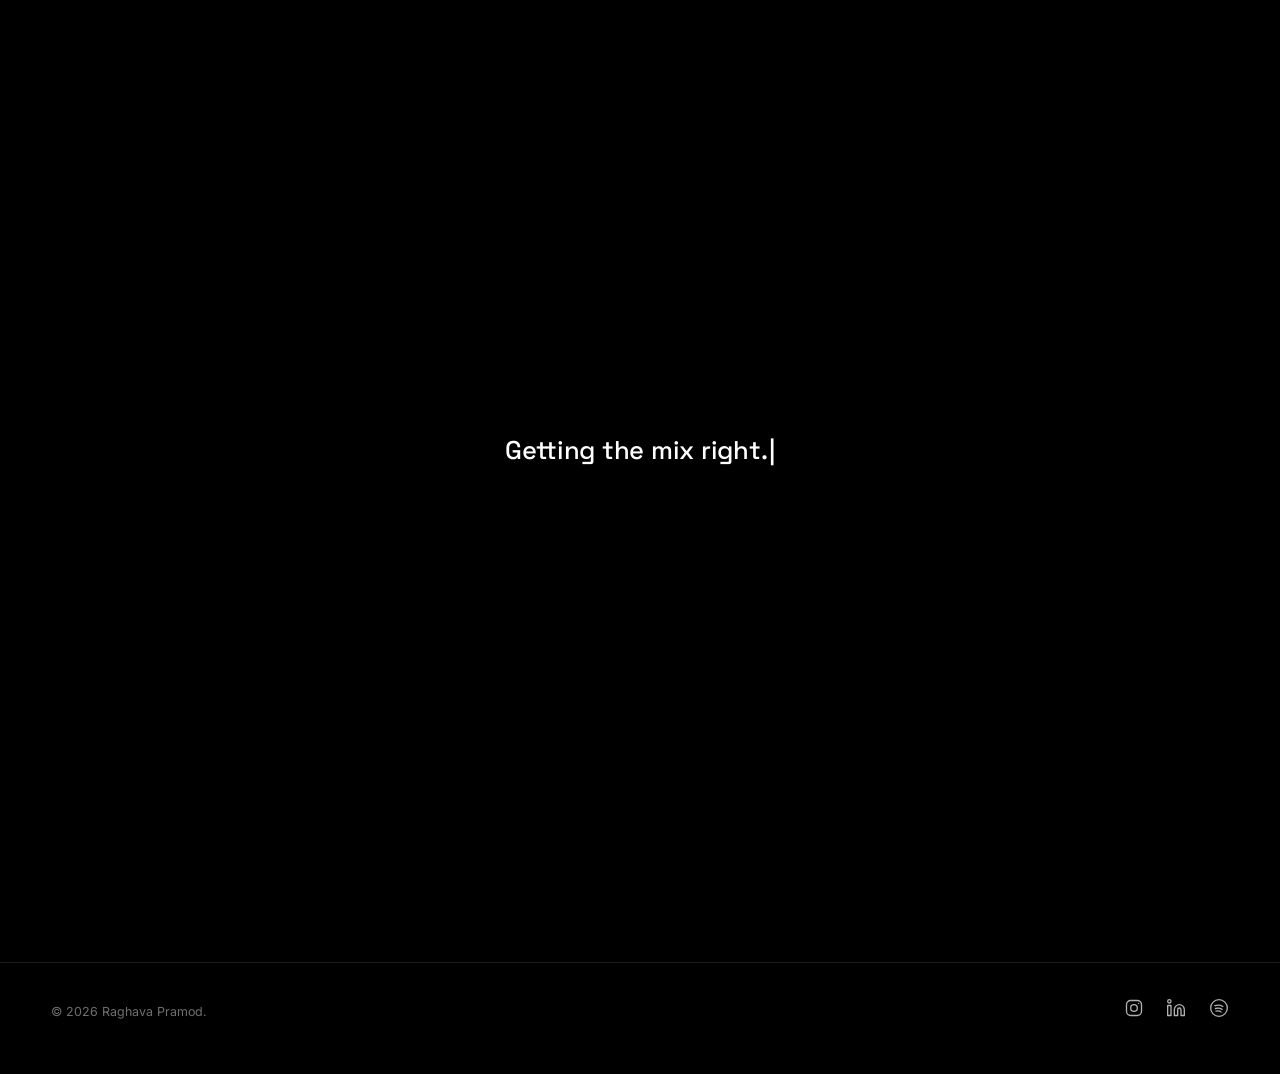
==== commit c67b2c88: "AI Pill: See the code link for Shutter Quest (now public) Co-Authored-By: Claude Opus 5.5 <noreply@a" ====
--- a/index.html
+++ b/index.html
@@ -18,7 +18,7 @@
 <link rel="preconnect" href="https://fonts.gstatic.com" crossorigin>
 <link href="https://fonts.googleapis.com/css2?family=Space+Grotesk:wght@400;500;600;700&family=Inter:wght@400;500;600&display=swap" rel="stylesheet">
 
-<link rel="stylesheet" href="styles.css?v=31">
+<link rel="stylesheet" href="styles.css?v=33">
 </head>
 <body class="loading-lock">
 
@@ -111,6 +111,6 @@
   </div>
 </footer>
 
-<script src="script.js?v=31"></script>
+<script src="script.js?v=33"></script>
 </body>
 </html>
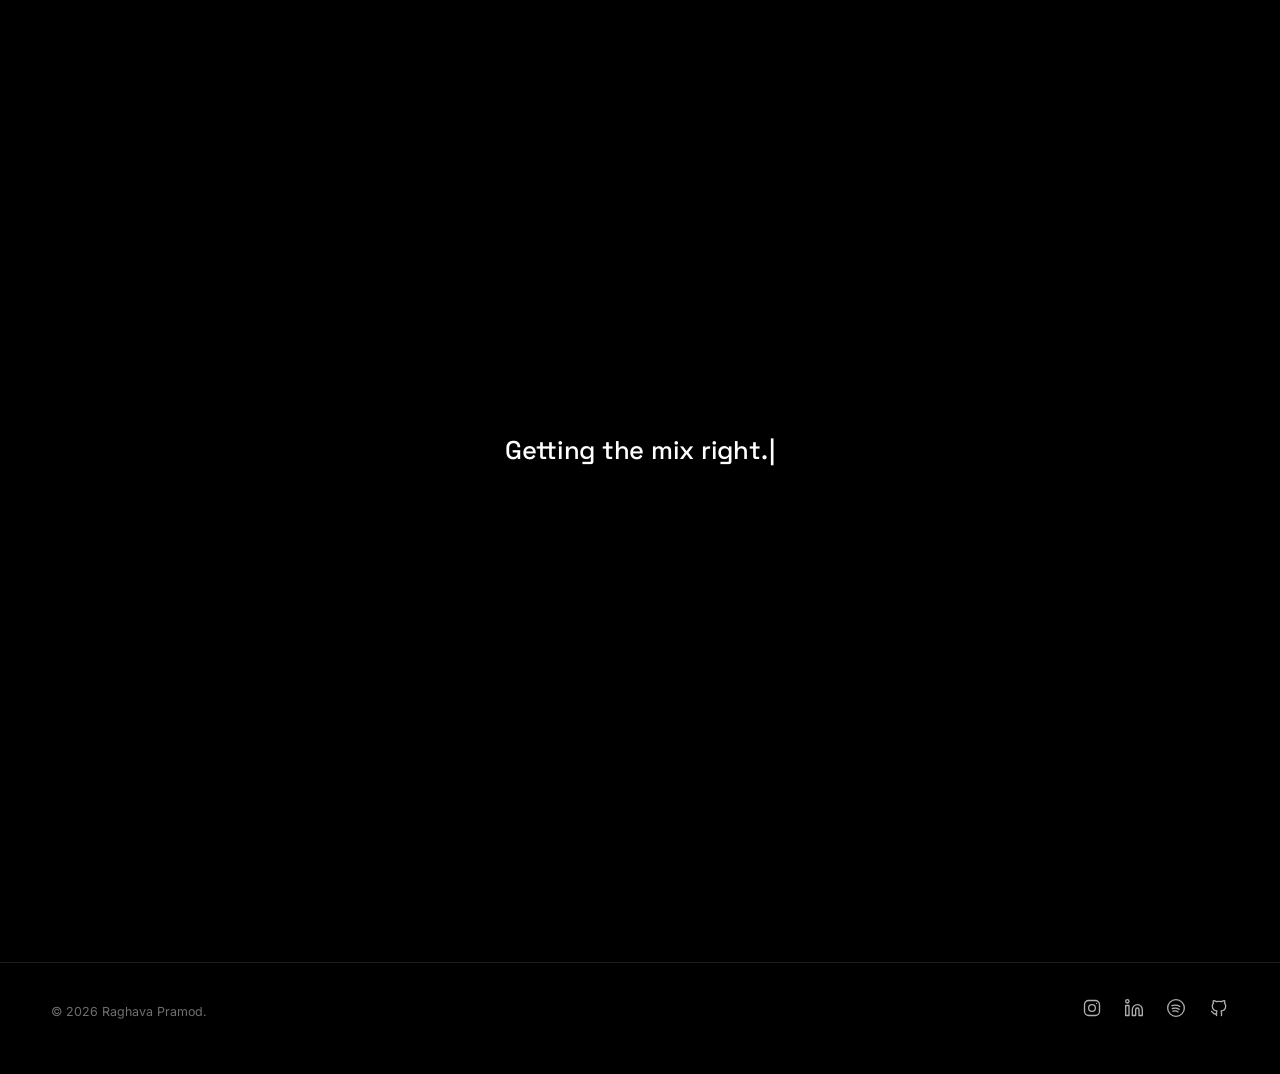
==== commit 18248ea7: "Say hi: add GitHub; GitHub icon in footers; AI Pill closing points to GitHub Co-Authored-By: Claude " ====
--- a/index.html
+++ b/index.html
@@ -18,7 +18,7 @@
 <link rel="preconnect" href="https://fonts.gstatic.com" crossorigin>
 <link href="https://fonts.googleapis.com/css2?family=Space+Grotesk:wght@400;500;600;700&family=Inter:wght@400;500;600&display=swap" rel="stylesheet">
 
-<link rel="stylesheet" href="styles.css?v=33">
+<link rel="stylesheet" href="styles.css?v=34">
 </head>
 <body class="loading-lock">
 
@@ -107,10 +107,11 @@
       <li><a href="https://www.instagram.com/raghavapramod/" target="_blank" rel="noopener noreferrer" aria-label="Instagram, opens in a new tab"><svg class="ig-glyph" viewBox="0 0 24 24" fill="none" stroke="currentColor" stroke-width="1.6" stroke-linecap="round" stroke-linejoin="round" aria-hidden="true"><rect x="3" y="3" width="18" height="18" rx="5"></rect><circle cx="12" cy="12" r="4"></circle><line x1="17.5" y1="6.5" x2="17.5" y2="6.5"></line></svg></a></li>
       <li><a href="https://www.linkedin.com/in/raghava-pramod-16317697/" target="_blank" rel="noopener noreferrer" aria-label="LinkedIn, opens in a new tab"><svg class="ig-glyph" viewBox="0 0 24 24" fill="none" stroke="currentColor" stroke-width="1.6" stroke-linecap="round" stroke-linejoin="round" aria-hidden="true"><path d="M16 8a6 6 0 0 1 6 6v7h-4v-7a2 2 0 0 0-4 0v7h-4v-7a6 6 0 0 1 6-6z"></path><rect x="2" y="9" width="4" height="12"></rect><circle cx="4" cy="4" r="2"></circle></svg></a></li>
       <li><a href="https://open.spotify.com/user/36vazb5w8vdts3cxnagg9n65b" target="_blank" rel="noopener noreferrer" aria-label="Spotify, opens in a new tab"><svg class="ig-glyph" viewBox="0 0 24 24" fill="none" stroke="currentColor" stroke-width="1.6" stroke-linecap="round" stroke-linejoin="round" aria-hidden="true"><circle cx="12" cy="12" r="10"></circle><path d="M7 9.2c3.2-1 7-.7 9.6 1"></path><path d="M7.6 12.6c2.7-.8 5.9-.5 8.1 1"></path><path d="M8.3 15.8c2.1-.6 4.5-.4 6.2.9"></path></svg></a></li>
+      <li><a href="https://github.com/raghavapramodr-aipilled" target="_blank" rel="noopener noreferrer" aria-label="GitHub, opens in a new tab"><svg class="ig-glyph" viewBox="0 0 24 24" fill="none" stroke="currentColor" stroke-width="1.6" stroke-linecap="round" stroke-linejoin="round" aria-hidden="true"><path d="M9 19c-4.3 1.4-4.3-2.5-6-3m12 5v-3.5c0-1 .1-1.4-.5-2 2.8-.3 5.5-1.4 5.5-6a4.6 4.6 0 0 0-1.3-3.2 4.2 4.2 0 0 0-.1-3.2s-1.1-.3-3.5 1.3a12.3 12.3 0 0 0-6.2 0C6.5 2.8 5.4 3.1 5.4 3.1a4.2 4.2 0 0 0-.1 3.2A4.6 4.6 0 0 0 4 9.5c0 4.6 2.7 5.7 5.5 6-.6.6-.6 1.2-.5 2V21"></path></svg></a></li>
     </ul>
   </div>
 </footer>
 
-<script src="script.js?v=33"></script>
+<script src="script.js?v=34"></script>
 </body>
 </html>
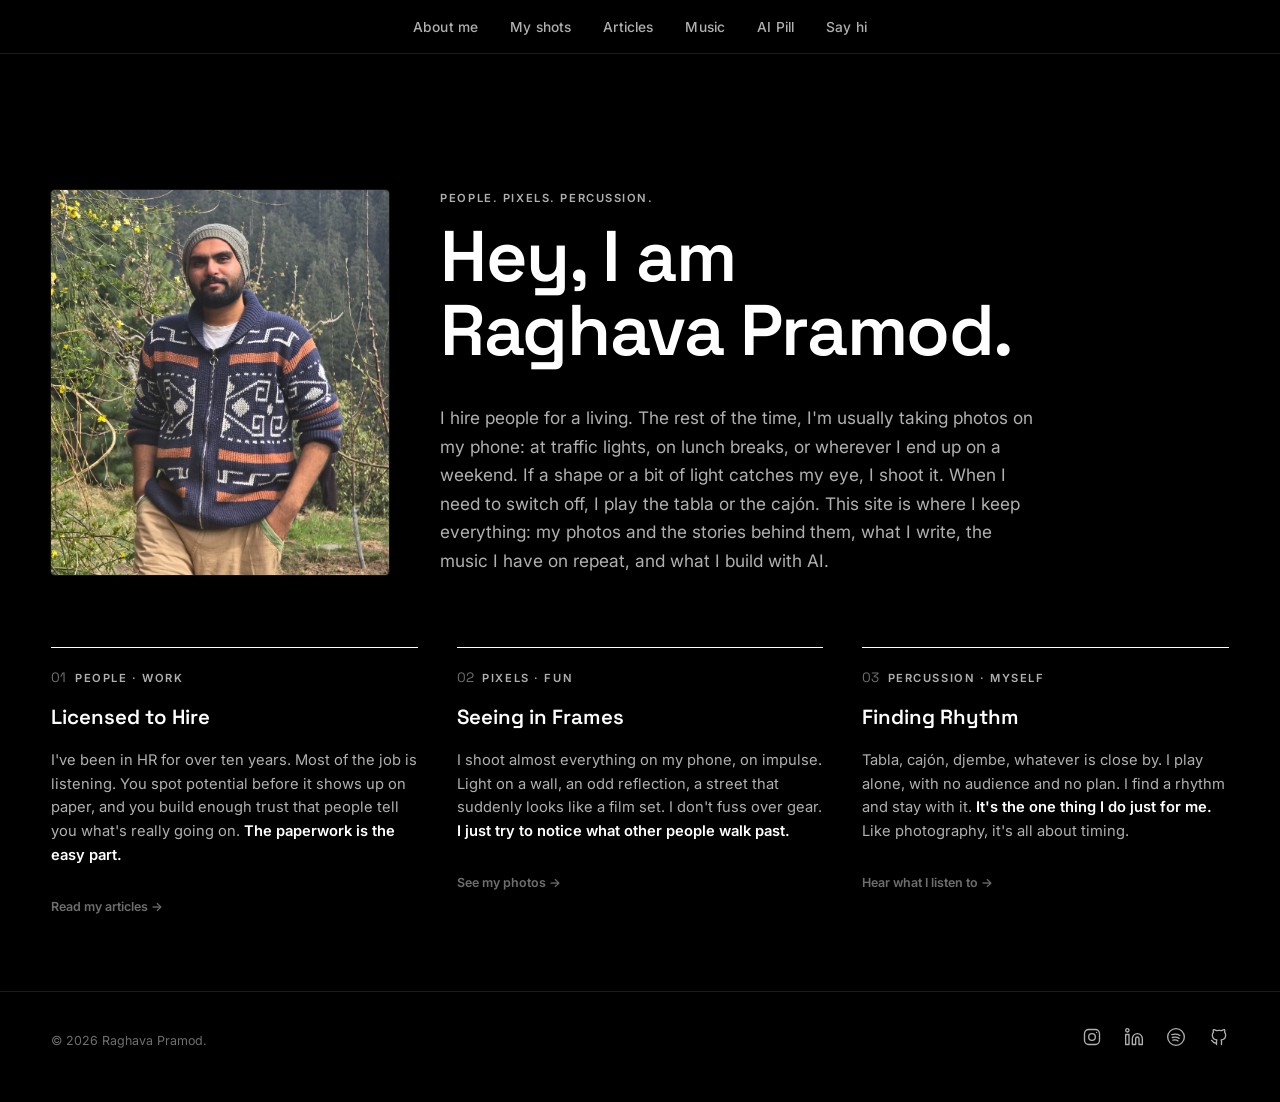
==== commit 758be70a: "About me: the site is where I keep everything, not just the photos Co-Authored-By: Claude Opus 5.5 <" ====
--- a/index.html
+++ b/index.html
@@ -54,7 +54,7 @@
       <div class="intro-copy">
         <span class="eyebrow">People. Pixels. Percussion.</span>
         <h1 class="statement" id="intro-heading">Hey, I am Raghava&nbsp;Pramod.</h1>
-        <p class="opening-support">I hire people for a living. The rest of the time, I'm usually taking photos on my phone: at traffic lights, on lunch breaks, or wherever I end up on a weekend. If a shape or a bit of light catches my eye, I shoot it. When I need to switch off, I play the tabla or the cajón. This site is where I keep the photos I'm proud of, with a few words on how I took them.</p>
+        <p class="opening-support">I hire people for a living. The rest of the time, I'm usually taking photos on my phone: at traffic lights, on lunch breaks, or wherever I end up on a weekend. If a shape or a bit of light catches my eye, I shoot it. When I need to switch off, I play the tabla or the cajón. This site is where I keep everything: my photos and the stories behind them, what I write, the music I have on repeat, and what I build with AI.</p>
 
       </div>
     </div>
